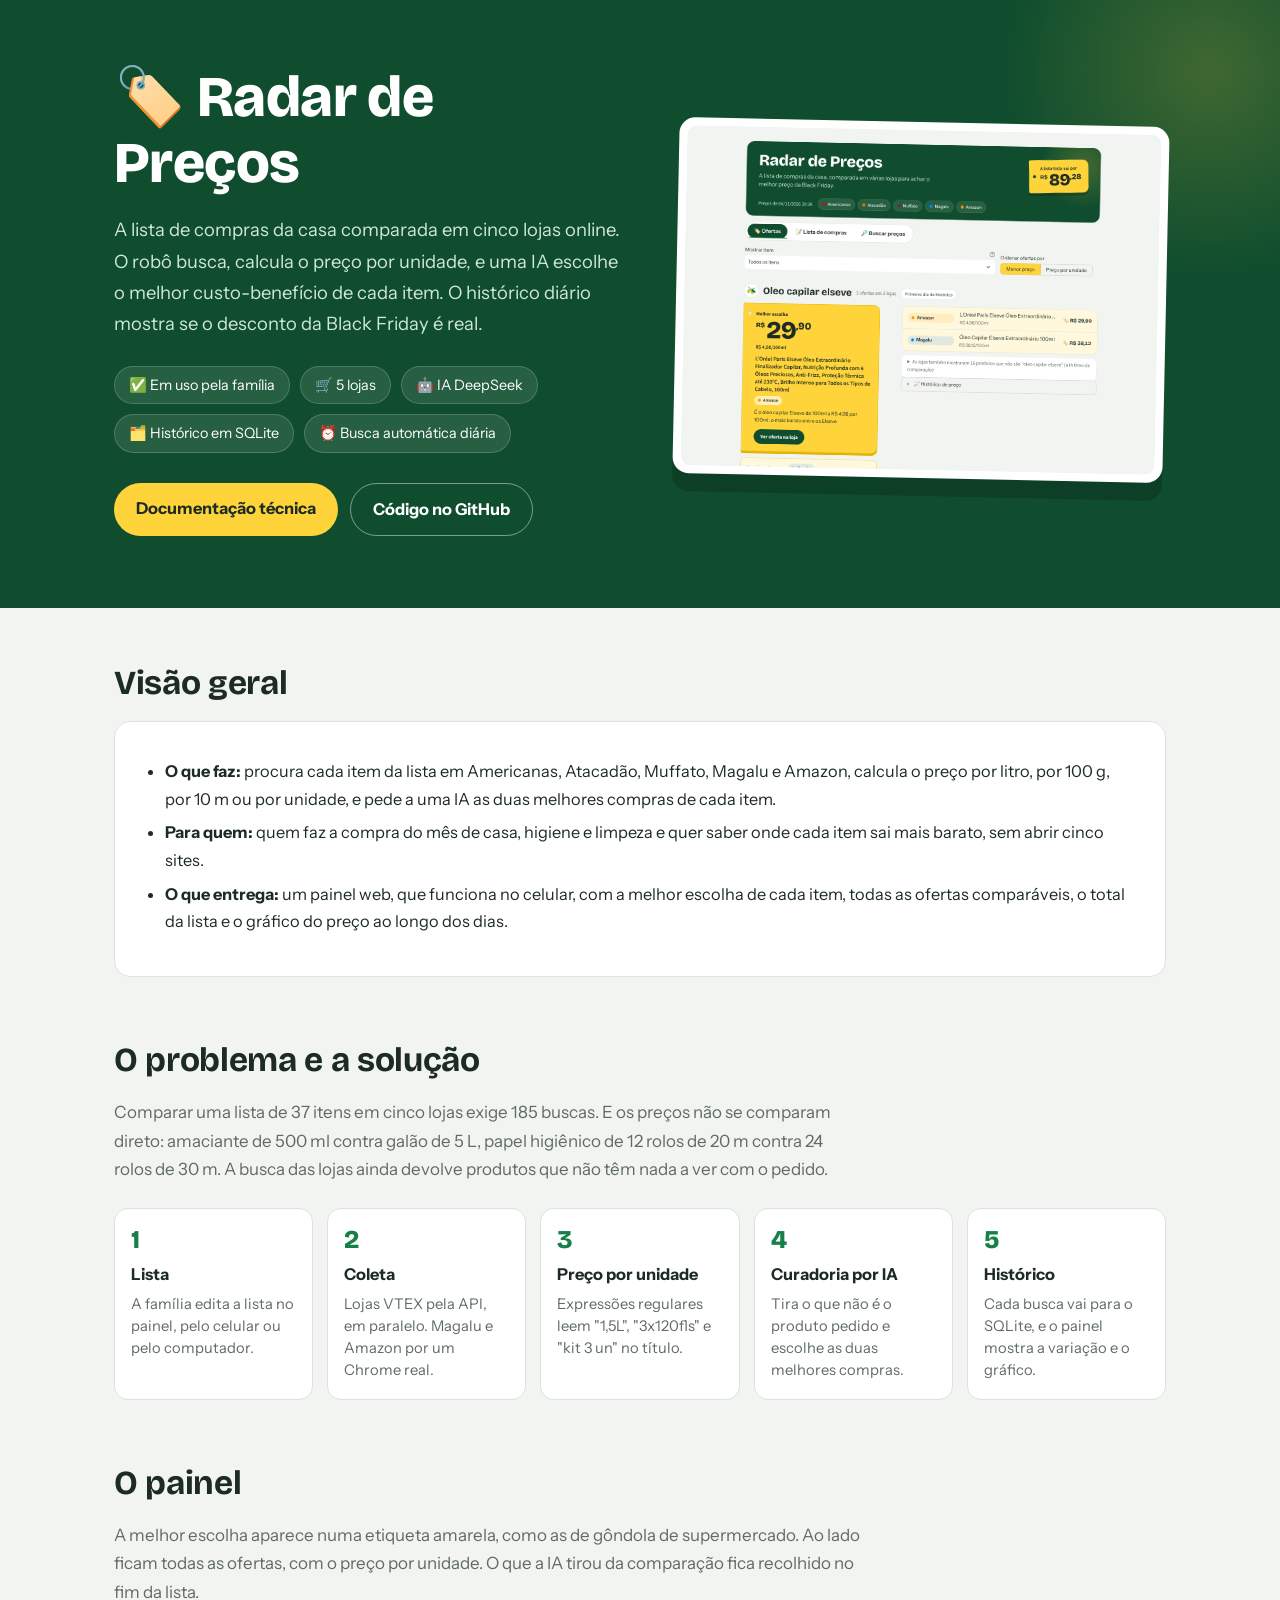
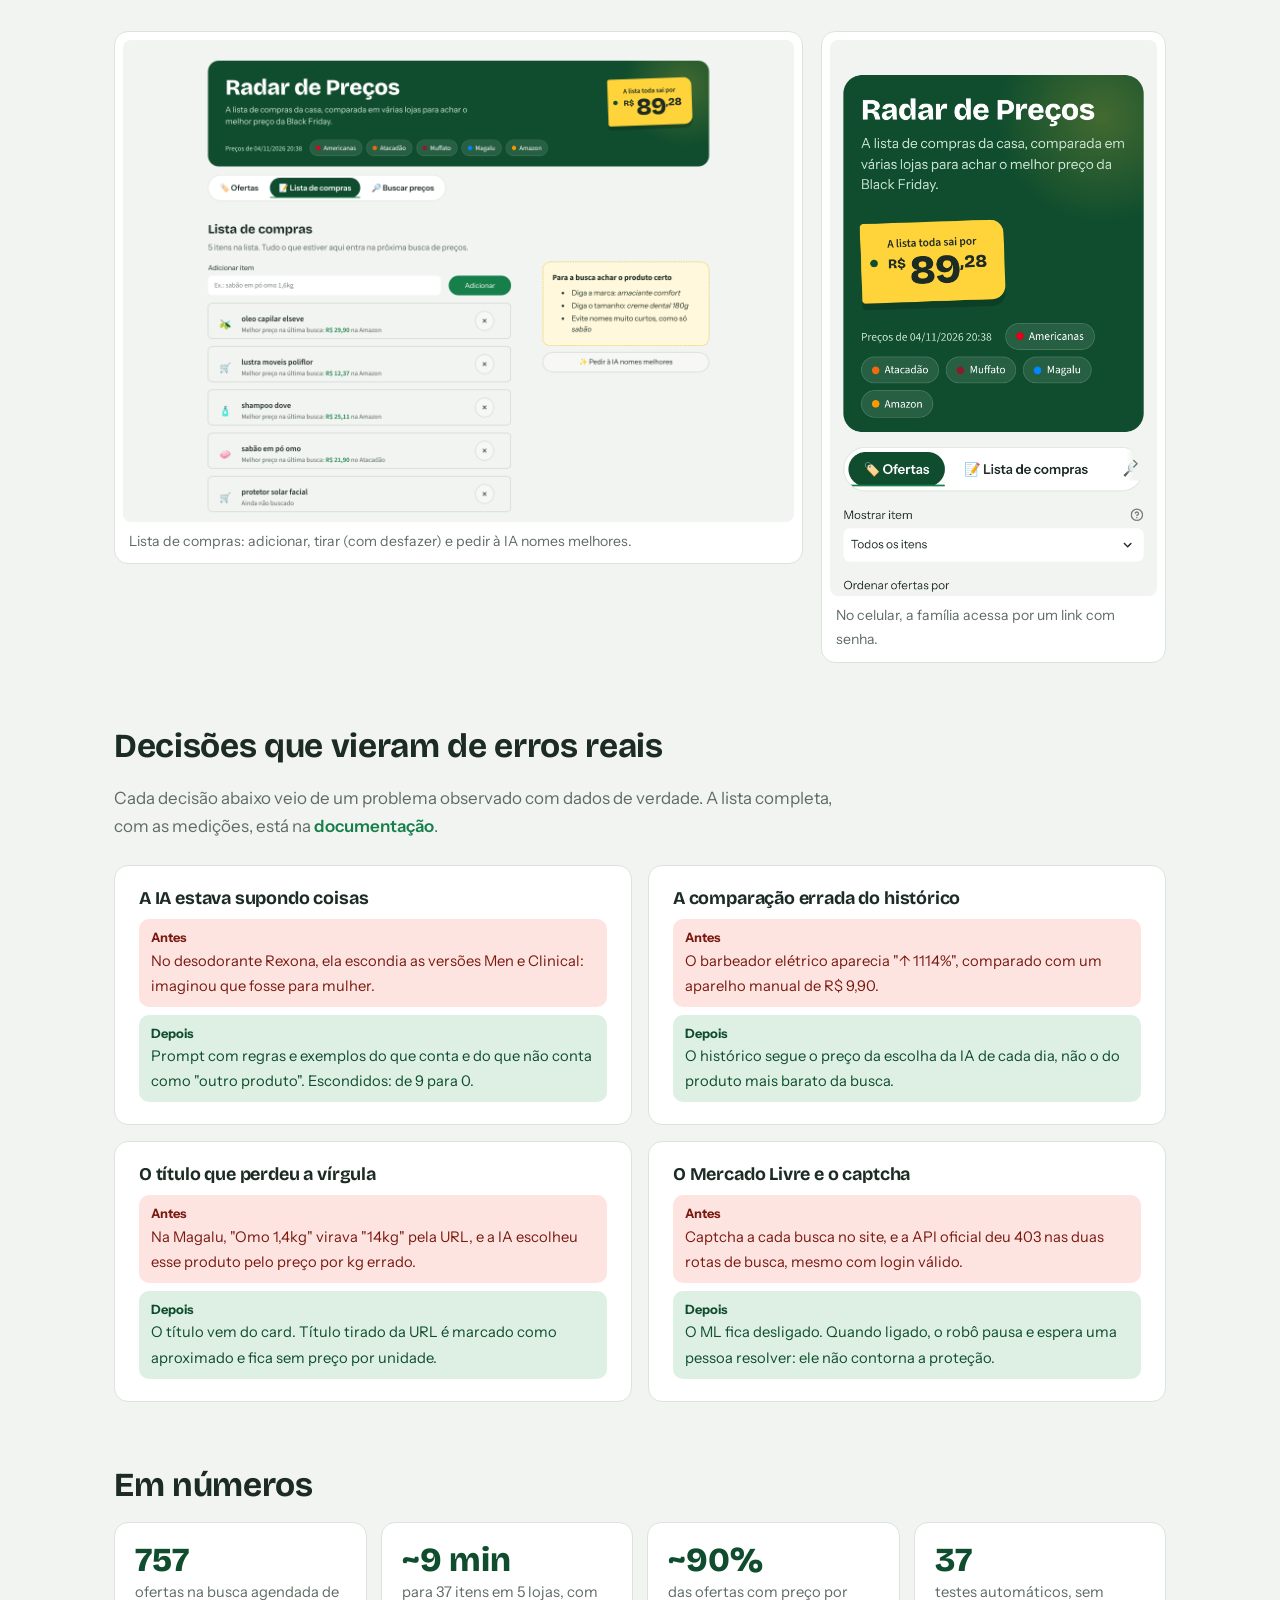
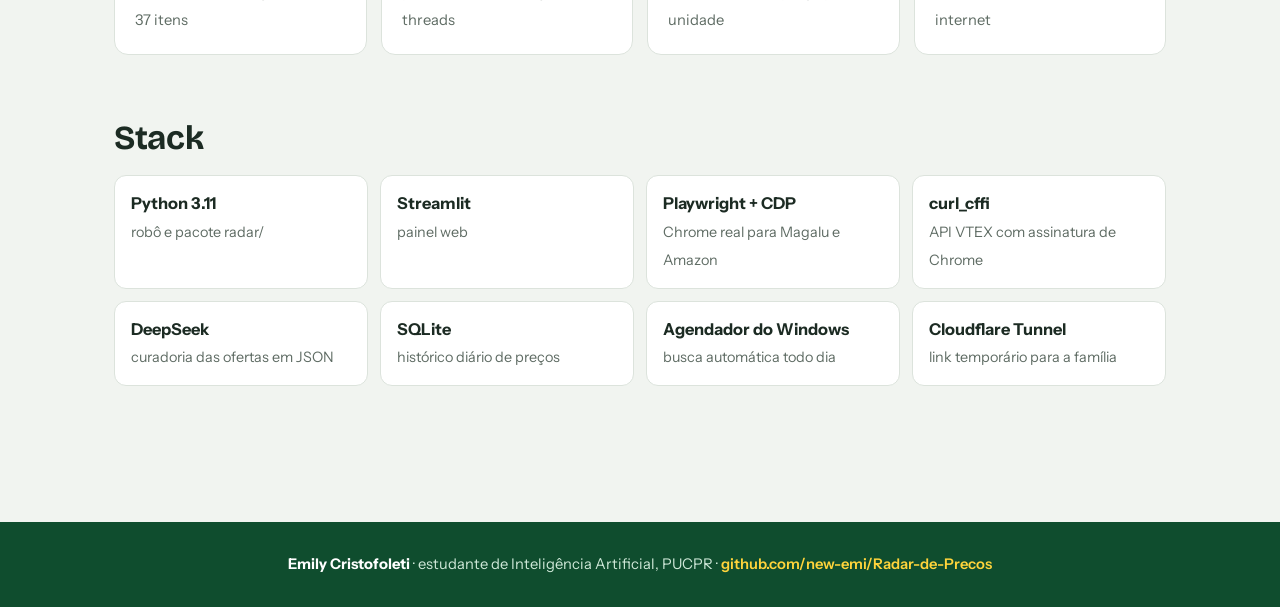
==== docs/index.html @ 04bb6a17 "Radar de Preços" ====
<!DOCTYPE html>
<html lang="pt-BR">
<head>
<meta charset="UTF-8">
<meta name="viewport" content="width=device-width, initial-scale=1.0">
<title>Radar de Preços</title>
<meta name="description" content="Compara a lista de compras da casa em cinco lojas online, calcula o preço por unidade e usa IA para escolher o melhor custo-benefício.">
<link rel="preconnect" href="https://fonts.googleapis.com">
<link href="https://fonts.googleapis.com/css2?family=Bricolage+Grotesque:opsz,wght@12..96,500;12..96,700;12..96,800&family=Instrument+Sans:wght@400;500;600;700&display=swap" rel="stylesheet">
<link rel="stylesheet" href="site.css">
</head>
<body>

<header class="topo">
  <div class="topo-dentro topo-grade">
    <div>
      <h1>🏷️ Radar de Preços</h1>
      <p class="sub">A lista de compras da casa comparada em cinco lojas online. O robô busca, calcula o preço por unidade, e uma IA escolhe o melhor custo-benefício de cada item. O histórico diário mostra se o desconto da Black Friday é real.</p>
      <div class="badges">
        <span class="badge">✅ Em uso pela família</span>
        <span class="badge">🛒 5 lojas</span>
        <span class="badge">🤖 IA DeepSeek</span>
        <span class="badge">🗂️ Histórico em SQLite</span>
        <span class="badge">⏰ Busca automática diária</span>
      </div>
      <div class="acoes">
        <a class="botao amarelo" href="documentacao.html">Documentação técnica</a>
        <a class="botao contorno" href="https://github.com/new-emi/Radar-de-Precos">Código no GitHub</a>
      </div>
    </div>
    <div class="moldura"><img src="img/painel-ofertas.png" alt="Painel do Radar de Preços mostrando a melhor escolha numa etiqueta amarela e as ofertas de cada loja"></div>
  </div>
</header>

<main class="miolo">

<section>
  <h2>Visão geral</h2>
  <div class="cartao">
    <ul>
      <li><strong>O que faz:</strong> procura cada item da lista em Americanas, Atacadão, Muffato, Magalu e Amazon, calcula o preço por litro, por 100 g, por 10 m ou por unidade, e pede a uma IA as duas melhores compras de cada item.</li>
      <li><strong>Para quem:</strong> quem faz a compra do mês de casa, higiene e limpeza e quer saber onde cada item sai mais barato, sem abrir cinco sites.</li>
      <li><strong>O que entrega:</strong> um painel web, que funciona no celular, com a melhor escolha de cada item, todas as ofertas comparáveis, o total da lista e o gráfico do preço ao longo dos dias.</li>
    </ul>
  </div>
</section>

<section>
  <h2>O problema e a solução</h2>
  <p class="intro">Comparar uma lista de 37 itens em cinco lojas exige 185 buscas. E os preços não se comparam direto: amaciante de 500 ml contra galão de 5 L, papel higiênico de 12 rolos de 20 m contra 24 rolos de 30 m. A busca das lojas ainda devolve produtos que não têm nada a ver com o pedido.</p>
  <ol class="etapas">
    <li><strong>Lista</strong><span>A família edita a lista no painel, pelo celular ou pelo computador.</span></li>
    <li><strong>Coleta</strong><span>Lojas VTEX pela API, em paralelo. Magalu e Amazon por um Chrome real.</span></li>
    <li><strong>Preço por unidade</strong><span>Expressões regulares leem "1,5L", "3x120fls" e "kit 3 un" no título.</span></li>
    <li><strong>Curadoria por IA</strong><span>Tira o que não é o produto pedido e escolhe as duas melhores compras.</span></li>
    <li><strong>Histórico</strong><span>Cada busca vai para o SQLite, e o painel mostra a variação e o gráfico.</span></li>
  </ol>
</section>

<section>
  <h2>O painel</h2>
  <p class="intro">A melhor escolha aparece numa etiqueta amarela, como as de gôndola de supermercado. Ao lado ficam todas as ofertas, com o preço por unidade. O que a IA tirou da comparação fica recolhido no fim da lista.</p>
  <div class="galeria">
    <figure><img src="img/painel-lista.png" alt="Aba Lista de compras com os itens e o melhor preço da última busca"><figcaption>Lista de compras: adicionar, tirar (com desfazer) e pedir à IA nomes melhores.</figcaption></figure>
    <div class="coluna">
      <figure><img src="img/painel-celular.png" alt="Painel aberto no celular"><figcaption>No celular, a família acessa por um link com senha.</figcaption></figure>
    </div>
  </div>
</section>

<section>
  <h2>Decisões que vieram de erros reais</h2>
  <p class="intro">Cada decisão abaixo veio de um problema observado com dados de verdade. A lista completa, com as medições, está na <a href="documentacao.html#decisoes">documentação</a>.</p>
  <div class="decisoes">
    <div class="decisao">
      <h3>A IA estava supondo coisas</h3>
      <div class="antes"><b>Antes</b>No desodorante Rexona, ela escondia as versões Men e Clinical: imaginou que fosse para mulher.</div>
      <div class="depois"><b>Depois</b>Prompt com regras e exemplos do que conta e do que não conta como "outro produto". Escondidos: de 9 para 0.</div>
    </div>
    <div class="decisao">
      <h3>A comparação errada do histórico</h3>
      <div class="antes"><b>Antes</b>O barbeador elétrico aparecia "↑ 1114%", comparado com um aparelho manual de R$ 9,90.</div>
      <div class="depois"><b>Depois</b>O histórico segue o preço da escolha da IA de cada dia, não o do produto mais barato da busca.</div>
    </div>
    <div class="decisao">
      <h3>O título que perdeu a vírgula</h3>
      <div class="antes"><b>Antes</b>Na Magalu, "Omo 1,4kg" virava "14kg" pela URL, e a IA escolheu esse produto pelo preço por kg errado.</div>
      <div class="depois"><b>Depois</b>O título vem do card. Título tirado da URL é marcado como aproximado e fica sem preço por unidade.</div>
    </div>
    <div class="decisao">
      <h3>O Mercado Livre e o captcha</h3>
      <div class="antes"><b>Antes</b>Captcha a cada busca no site, e a API oficial deu 403 nas duas rotas de busca, mesmo com login válido.</div>
      <div class="depois"><b>Depois</b>O ML fica desligado. Quando ligado, o robô pausa e espera uma pessoa resolver: ele não contorna a proteção.</div>
    </div>
  </div>
</section>

<section>
  <h2>Em números</h2>
  <div class="numeros">
    <div class="numero"><b>757</b><span>ofertas na busca agendada de 37 itens</span></div>
    <div class="numero"><b>~9 min</b><span>para 37 itens em 5 lojas, com threads</span></div>
    <div class="numero"><b>~90%</b><span>das ofertas com preço por unidade</span></div>
    <div class="numero"><b>37</b><span>testes automáticos, sem internet</span></div>
  </div>
</section>

<section>
  <h2>Stack</h2>
  <div class="stack">
    <div><strong>Python 3.11</strong><span>robô e pacote radar/</span></div>
    <div><strong>Streamlit</strong><span>painel web</span></div>
    <div><strong>Playwright + CDP</strong><span>Chrome real para Magalu e Amazon</span></div>
    <div><strong>curl_cffi</strong><span>API VTEX com assinatura de Chrome</span></div>
    <div><strong>DeepSeek</strong><span>curadoria das ofertas em JSON</span></div>
    <div><strong>SQLite</strong><span>histórico diário de preços</span></div>
    <div><strong>Agendador do Windows</strong><span>busca automática todo dia</span></div>
    <div><strong>Cloudflare Tunnel</strong><span>link temporário para a família</span></div>
  </div>
</section>

</main>

<footer>
  <strong>Emily Cristofoleti</strong> · estudante de Inteligência Artificial, PUCPR ·
  <a href="https://github.com/new-emi/Radar-de-Precos">github.com/new-emi/Radar-de-Precos</a>
</footer>

</body>
</html>
---- docs/site.css ----
/* Site do Radar de Preços (GitHub Pages) — compartilhado por index.html e documentacao.html */
:root{
  --fundo:#F1F4F0; --papel:#FFFFFF; --tinta:#1C2B23; --apoio:#5F6C64; --linha:#DCE3DC;
  --verde:#17804A; --verde-escuro:#0F4D2E; --verde-claro:#DDF0E3;
  --etiqueta:#FFD43B; --etiqueta-borda:#E2B300; --creme:#FFF8DC;
  --codigo-fundo:#10241A; --codigo-texto:#E3EFE6;
}
*{box-sizing:border-box;margin:0;padding:0}
html{scroll-behavior:smooth}
body{font-family:"Instrument Sans",system-ui,-apple-system,"Segoe UI",sans-serif;background:var(--fundo);color:var(--tinta);line-height:1.7;font-size:1.02rem}
h1,h2,h3,.display{font-family:"Bricolage Grotesque","Instrument Sans",sans-serif;letter-spacing:-.01em;line-height:1.15}
a{color:var(--verde);font-weight:600;text-decoration:none}
a:hover{text-decoration:underline}
a:focus-visible,button:focus-visible{outline:3px solid var(--etiqueta);outline-offset:3px;border-radius:6px}
img{max-width:100%;display:block}

/* ---------- topo ---------- */
.topo{background:var(--verde-escuro);color:#fff;position:relative;overflow:hidden}
.topo::after{content:"";position:absolute;right:-140px;top:-140px;width:420px;height:420px;border-radius:50%;
  background:radial-gradient(circle,rgba(255,212,59,.20),rgba(255,212,59,0) 70%);pointer-events:none}
.topo-dentro{max-width:1100px;margin:0 auto;padding:64px 24px 72px;position:relative;z-index:1}
.topo h1{font-size:clamp(2.4rem,5vw,3.6rem);font-weight:800;color:#fff}
.topo .sub{color:#CFE8D8;font-size:1.15rem;max-width:58ch;margin:18px 0 26px}
.badges{display:flex;flex-wrap:wrap;gap:10px}
.badge{background:rgba(255,255,255,.10);border:1px solid rgba(255,255,255,.18);padding:6px 14px;border-radius:999px;font-size:.9rem}
.acoes{display:flex;flex-wrap:wrap;gap:12px;margin-top:30px}
.botao{display:inline-block;padding:12px 22px;border-radius:999px;font-weight:700;text-decoration:none!important}
.botao.amarelo{background:var(--etiqueta);color:var(--tinta)}
.botao.contorno{border:1.5px solid rgba(255,255,255,.45);color:#fff}
.botao.amarelo:hover{background:#ffdf66}
.botao.contorno:hover{background:rgba(255,255,255,.08)}

/* grade do topo da apresentação: texto + print */
.topo-grade{display:grid;grid-template-columns:1.05fr 1fr;gap:48px;align-items:center}
.moldura{background:#fff;border-radius:16px;padding:8px;box-shadow:0 18px 0 rgba(0,0,0,.18);transform:rotate(1.2deg)}
.moldura img{border-radius:10px}

/* a etiqueta de gôndola (o elemento-assinatura do projeto) */
.etiqueta{display:inline-flex;flex-direction:column;background:var(--etiqueta);color:var(--tinta);
  border-radius:4px 16px 16px 4px;padding:12px 20px 14px 30px;position:relative;transform:rotate(-2deg);
  box-shadow:0 6px 0 rgba(0,0,0,.2)}
.etiqueta::before{content:"";position:absolute;left:11px;top:50%;width:9px;height:9px;margin-top:-4px;border-radius:50%;background:var(--verde-escuro)}
.etiqueta small{font-weight:600;font-size:.82rem}
.etiqueta .valor{font-family:"Bricolage Grotesque",sans-serif;font-weight:800;line-height:.95;display:flex;align-items:flex-start}
.etiqueta .rs{font-size:1rem;margin:.35rem .25rem 0 0}
.etiqueta .int{font-size:2.8rem;letter-spacing:-.03em}
.etiqueta .cent{font-size:1.3rem;margin-top:.25rem}

/* ---------- corpo ---------- */
.miolo{max-width:1100px;margin:0 auto;padding:56px 24px 72px}
.miolo.estreito{max-width:920px}
section{margin-bottom:64px}
section > h2{font-size:clamp(1.6rem,3vw,2.1rem);font-weight:700;margin-bottom:18px}
section > .intro{color:var(--apoio);max-width:68ch;margin-bottom:24px;font-size:1.06rem}
h3{font-size:1.2rem;margin:26px 0 8px}
p{margin-bottom:12px;max-width:75ch}
ul,ol{margin:10px 0 14px 22px}
li{margin-bottom:6px}
.cartao{background:var(--papel);border:1px solid var(--linha);border-radius:16px;padding:26px 28px}

/* etapas: é uma sequência de verdade, então tem número */
.etapas{list-style:none;margin:0;display:grid;grid-template-columns:repeat(5,1fr);gap:14px;counter-reset:etapa}
.etapas li{background:var(--papel);border:1px solid var(--linha);border-radius:14px;padding:18px 16px;margin:0;counter-increment:etapa;position:relative}
.etapas li::before{content:counter(etapa);font-family:"Bricolage Grotesque",sans-serif;font-weight:800;font-size:1.6rem;color:var(--verde);display:block;line-height:1;margin-bottom:8px}
.etapas strong{display:block;margin-bottom:4px}
.etapas span{color:var(--apoio);font-size:.92rem;line-height:1.5;display:block}

/* galeria */
.galeria{display:grid;grid-template-columns:2fr 1fr;gap:18px;align-items:start}
.galeria figure{background:#fff;border:1px solid var(--linha);border-radius:14px;padding:8px}
.galeria img{border-radius:8px}
.galeria figcaption{font-size:.88rem;color:var(--apoio);padding:8px 6px 2px}
.galeria .coluna{display:grid;gap:18px}

/* decisões: problema -> medição -> correção */
.decisoes{display:grid;grid-template-columns:repeat(2,1fr);gap:16px}
.decisao{background:var(--papel);border:1px solid var(--linha);border-radius:14px;padding:22px 24px}
.decisao h3{margin:0 0 10px;font-size:1.12rem}
.decisao .antes{background:#FDE4E1;color:#7A1A10;border-radius:10px;padding:8px 12px;font-size:.92rem;margin-bottom:8px}
.decisao .depois{background:var(--verde-claro);color:var(--verde-escuro);border-radius:10px;padding:8px 12px;font-size:.92rem}
.decisao .antes b,.decisao .depois b{display:block;font-size:.8rem}

/* números */
.numeros{display:grid;grid-template-columns:repeat(4,1fr);gap:14px}
.numero{background:var(--papel);border:1px solid var(--linha);border-radius:14px;padding:20px}
.numero b{font-family:"Bricolage Grotesque",sans-serif;font-size:2.1rem;font-weight:800;display:block;line-height:1.05;color:var(--verde-escuro)}
.numero span{color:var(--apoio);font-size:.92rem}

/* stack */
.stack{display:grid;grid-template-columns:repeat(auto-fit,minmax(210px,1fr));gap:12px}
.stack div{background:var(--papel);border:1px solid var(--linha);border-radius:12px;padding:14px 16px}
.stack strong{display:block}
.stack span{color:var(--apoio);font-size:.9rem}

/* tabelas, código e avisos (documentação) */
table{width:100%;border-collapse:collapse;margin:14px 0 20px;font-size:.94rem;background:var(--papel);border-radius:12px;overflow:hidden;border:1px solid var(--linha)}
th{background:var(--verde-escuro);color:#fff;text-align:left;padding:10px 14px;font-weight:600}
td{padding:10px 14px;border-top:1px solid var(--linha);vertical-align:top}
pre{background:var(--codigo-fundo);color:var(--codigo-texto);padding:18px 20px;border-radius:12px;overflow-x:auto;font-size:.86rem;line-height:1.6;margin:12px 0 18px}
code{font-family:"Cascadia Code",Consolas,"SF Mono",Menlo,monospace}
p code,li code,td code{background:#E4EBE5;color:var(--tinta);padding:1px 7px;border-radius:6px;font-size:.86em}
.aviso{border-left:4px solid var(--etiqueta-borda);background:var(--creme);padding:14px 18px;border-radius:10px;margin:14px 0 18px}
.aviso.verde{border-color:var(--verde);background:var(--verde-claro)}
.aviso b{display:block;margin-bottom:4px}
.diagrama{background:var(--papel);border:1px solid var(--linha);border-radius:14px;padding:20px;overflow-x:auto}
.diagrama img{min-width:640px;margin:0 auto}

/* sumário da documentação */
.sumario{background:var(--papel);border:1px solid var(--linha);border-radius:16px;padding:22px 26px;margin-bottom:48px}
.sumario h2{font-size:1.15rem;margin-bottom:10px}
.sumario ol{columns:2;column-gap:36px;margin:0 0 0 20px}
.sumario li{break-inside:avoid}
.sumario a{color:var(--tinta);font-weight:500}
.doc section{background:var(--papel);border:1px solid var(--linha);border-radius:16px;padding:30px 34px;margin-bottom:24px}
.doc section > h2{font-size:1.5rem;padding-bottom:10px;border-bottom:2px solid var(--verde-claro)}

/* rodapé */
footer{background:var(--verde-escuro);color:#CFE8D8;text-align:center;padding:30px 24px;font-size:.92rem}
footer strong{color:#fff}
footer a{color:var(--etiqueta)}

@media (max-width:900px){
  table{display:block;overflow-x:auto;white-space:normal}
  td,th{min-width:140px}
  .topo-grade,.galeria,.decisoes{grid-template-columns:1fr}
  .etapas{grid-template-columns:1fr 1fr}
  .numeros{grid-template-columns:1fr 1fr}
  .moldura{transform:none}
  .sumario ol{columns:1}
  .doc section{padding:22px}
}
@media (prefers-reduced-motion:reduce){html{scroll-behavior:auto}}
@media print{.topo::after,.acoes{display:none}.doc section{break-inside:avoid}}
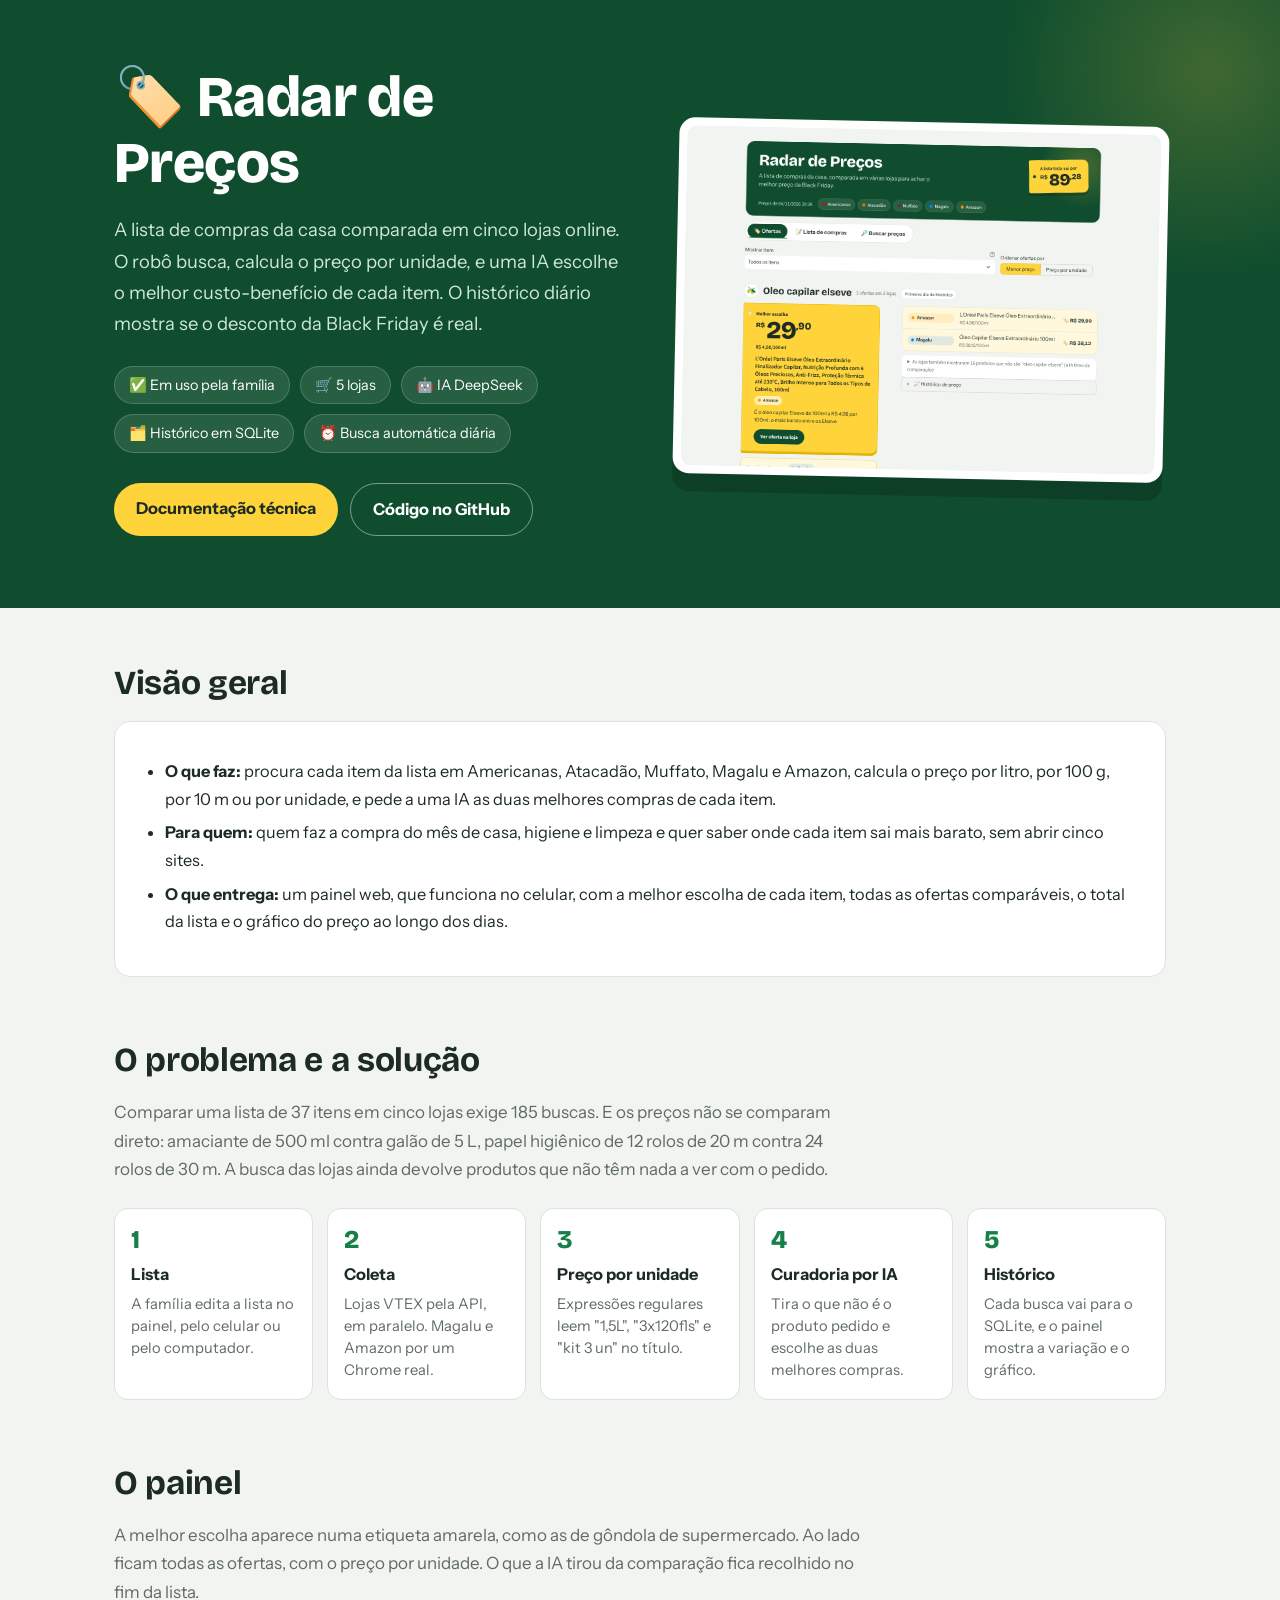
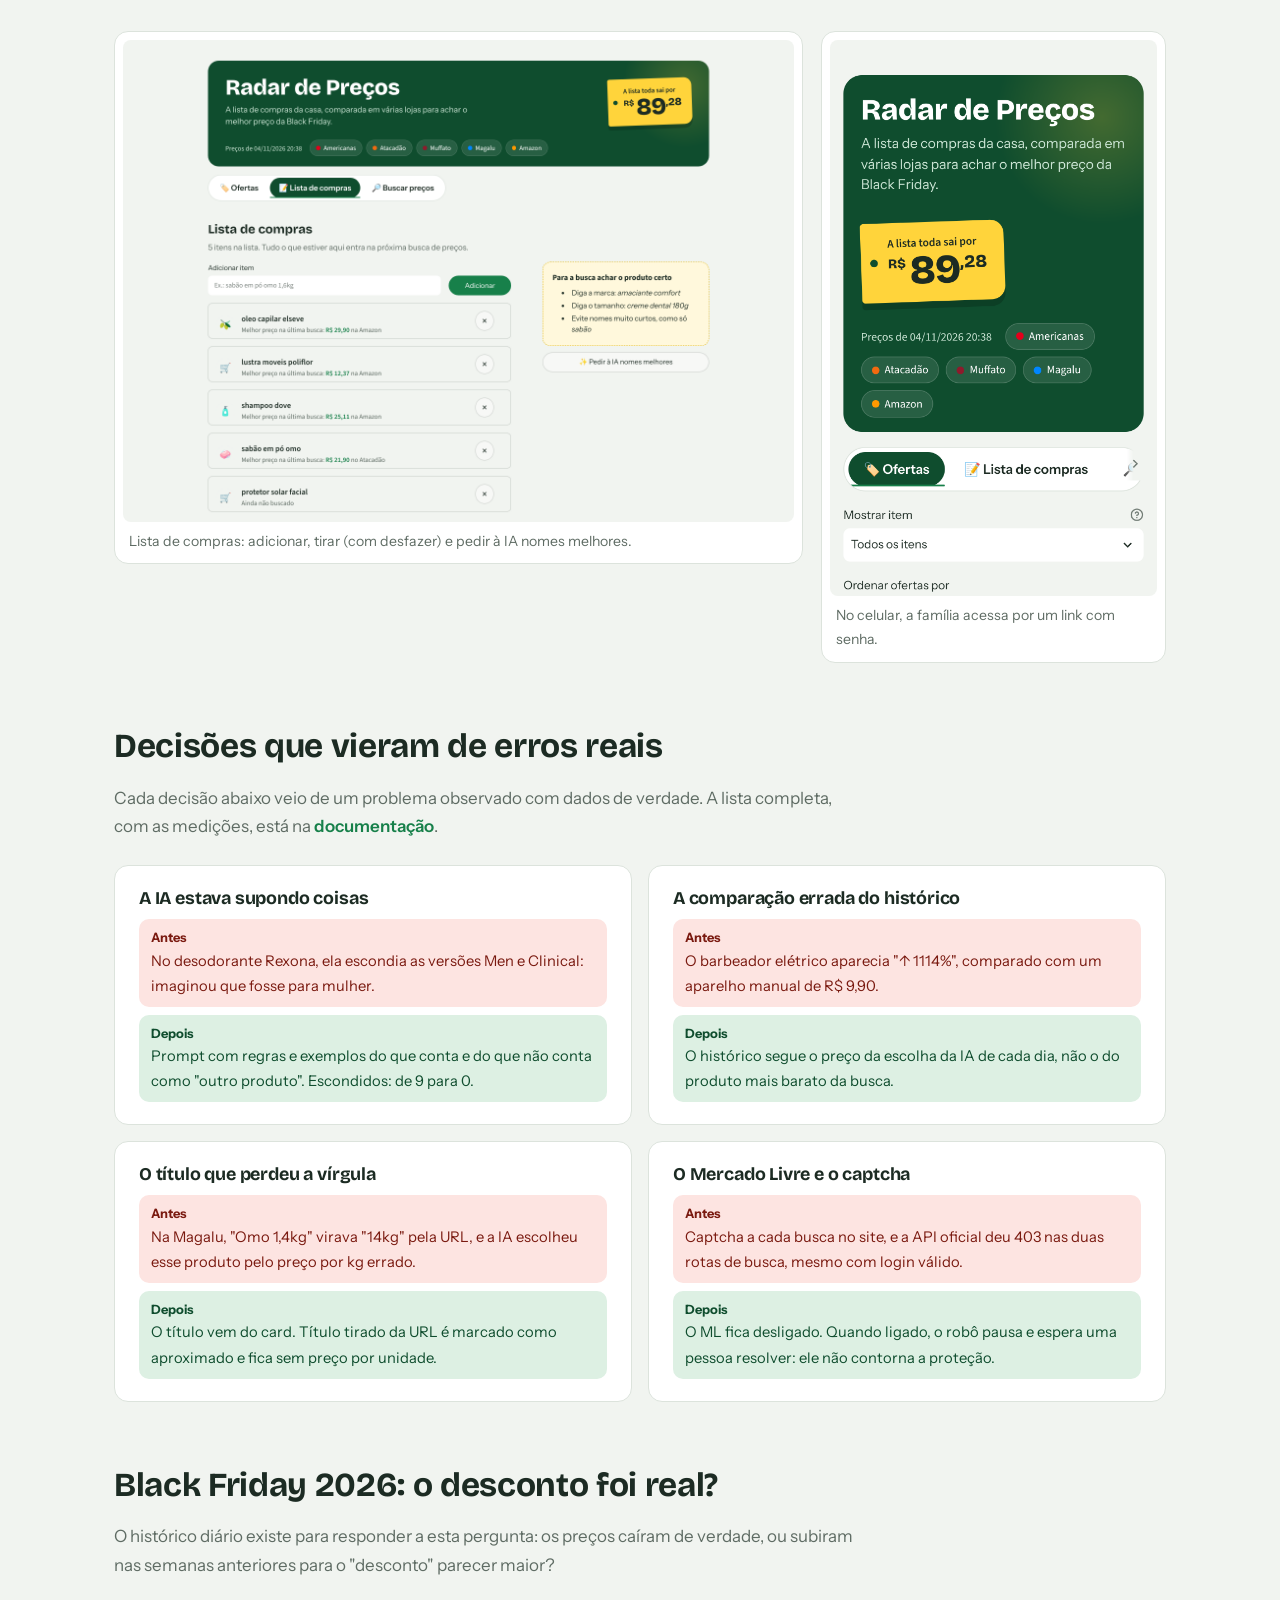
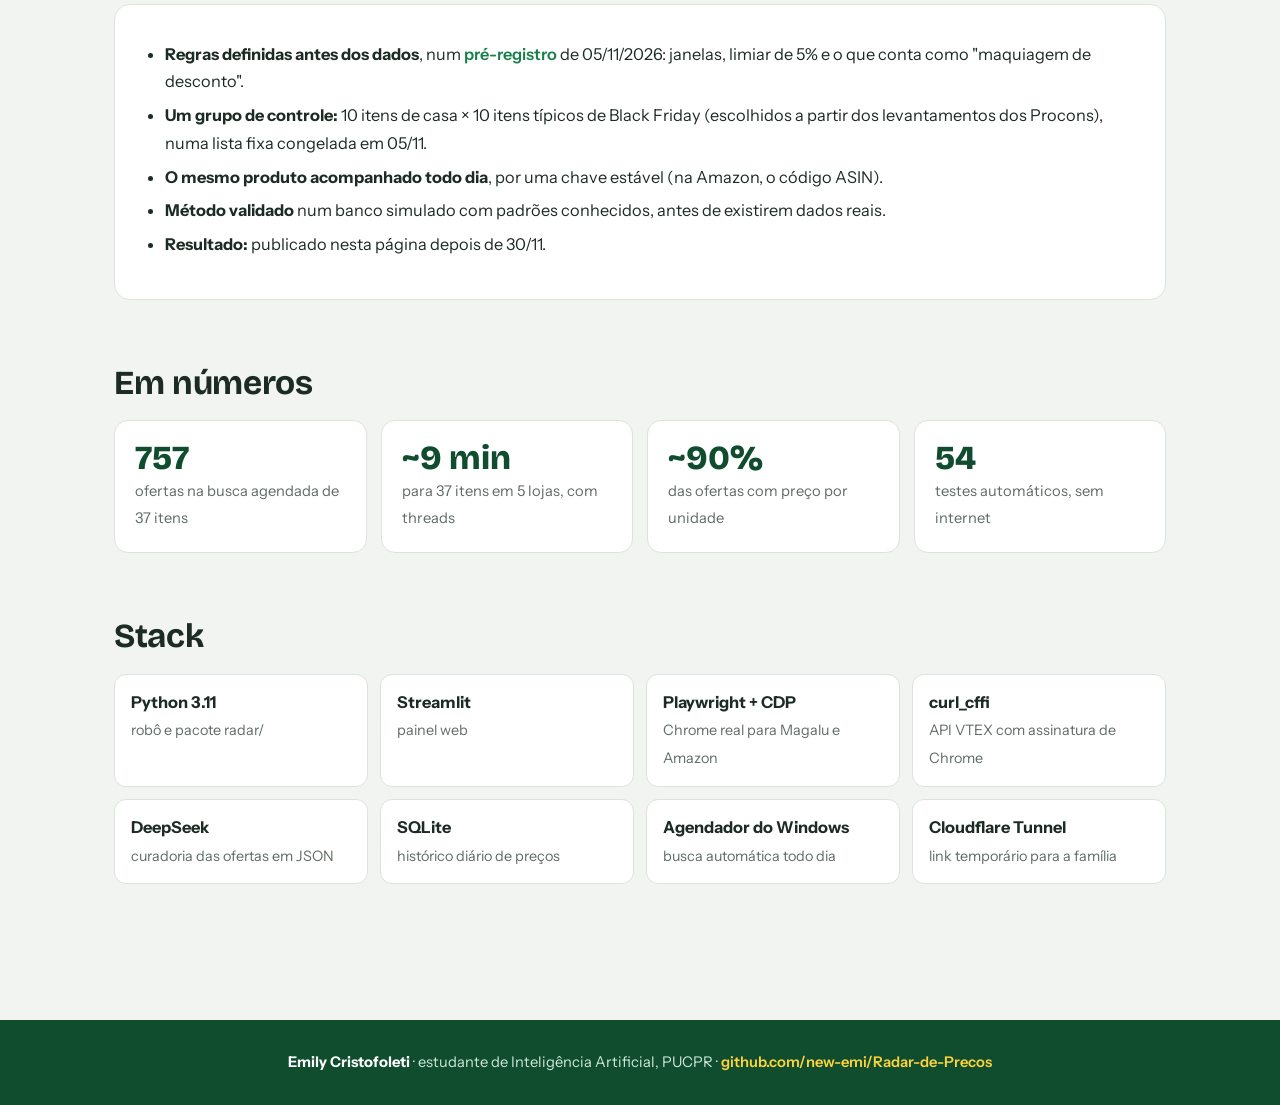
==== commit 81760207: "Estudo da Black Friday, histórico por unidade, chave dos patrocinados da Amazon, gráfico sem pandas " ====
--- a/docs/index.html
+++ b/docs/index.html
@@ -96,12 +96,26 @@
 </section>
 
 <section>
+  <h2>Black Friday 2026: o desconto foi real?</h2>
+  <p class="intro">O histórico diário existe para responder a esta pergunta: os preços caíram de verdade, ou subiram nas semanas anteriores para o "desconto" parecer maior?</p>
+  <div class="cartao">
+    <ul>
+      <li><strong>Regras definidas antes dos dados</strong>, num <a href="https://github.com/new-emi/Radar-de-Precos/blob/main/docs/METODOLOGIA_BLACK_FRIDAY.md">pré-registro</a> de 05/11/2026: janelas, limiar de 5% e o que conta como "maquiagem de desconto".</li>
+      <li><strong>Um grupo de controle:</strong> 10 itens de casa × 10 itens típicos de Black Friday (escolhidos a partir dos levantamentos dos Procons), numa lista fixa congelada em 05/11.</li>
+      <li><strong>O mesmo produto acompanhado todo dia</strong>, por uma chave estável (na Amazon, o código ASIN).</li>
+      <li><strong>Método validado</strong> num banco simulado com padrões conhecidos, antes de existirem dados reais.</li>
+      <li><strong>Resultado:</strong> publicado nesta página depois de 30/11.</li>
+    </ul>
+  </div>
+</section>
+
+<section>
   <h2>Em números</h2>
   <div class="numeros">
     <div class="numero"><b>757</b><span>ofertas na busca agendada de 37 itens</span></div>
     <div class="numero"><b>~9 min</b><span>para 37 itens em 5 lojas, com threads</span></div>
     <div class="numero"><b>~90%</b><span>das ofertas com preço por unidade</span></div>
-    <div class="numero"><b>37</b><span>testes automáticos, sem internet</span></div>
+    <div class="numero"><b>54</b><span>testes automáticos, sem internet</span></div>
   </div>
 </section>
 
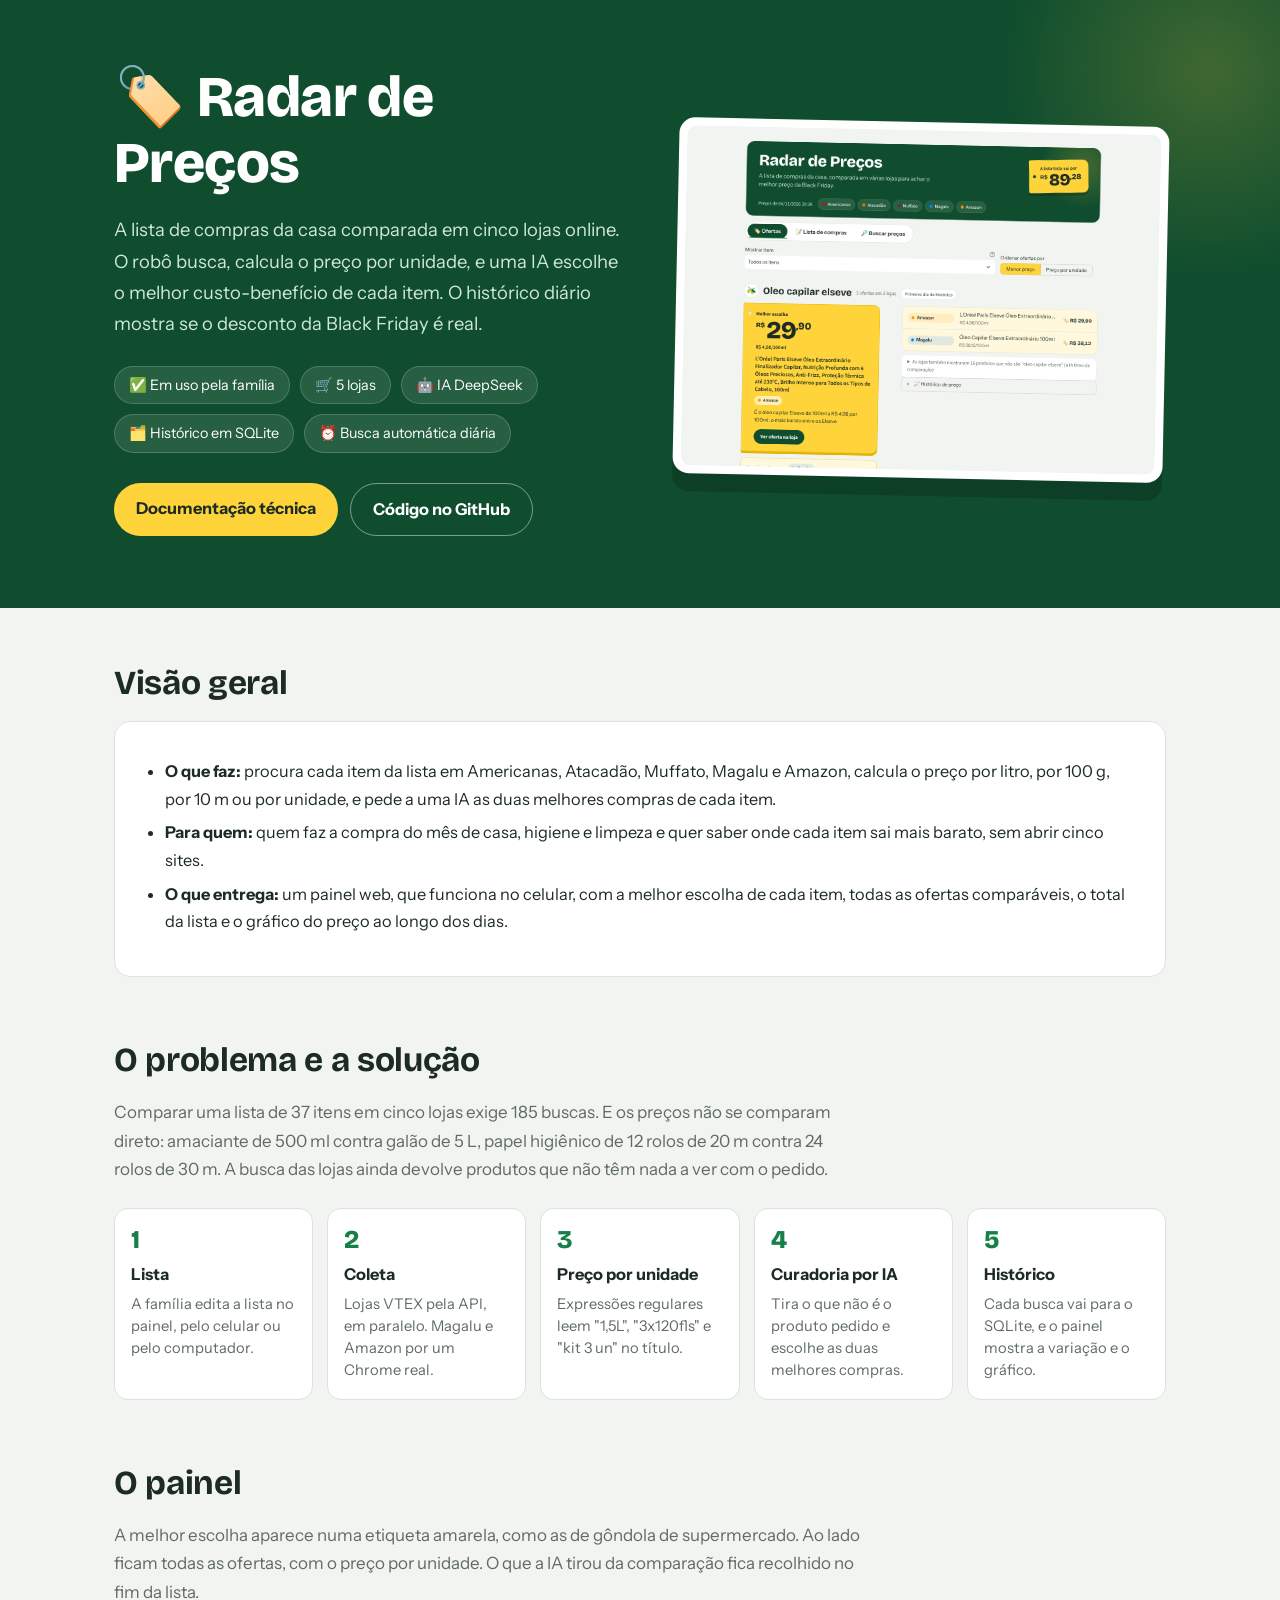
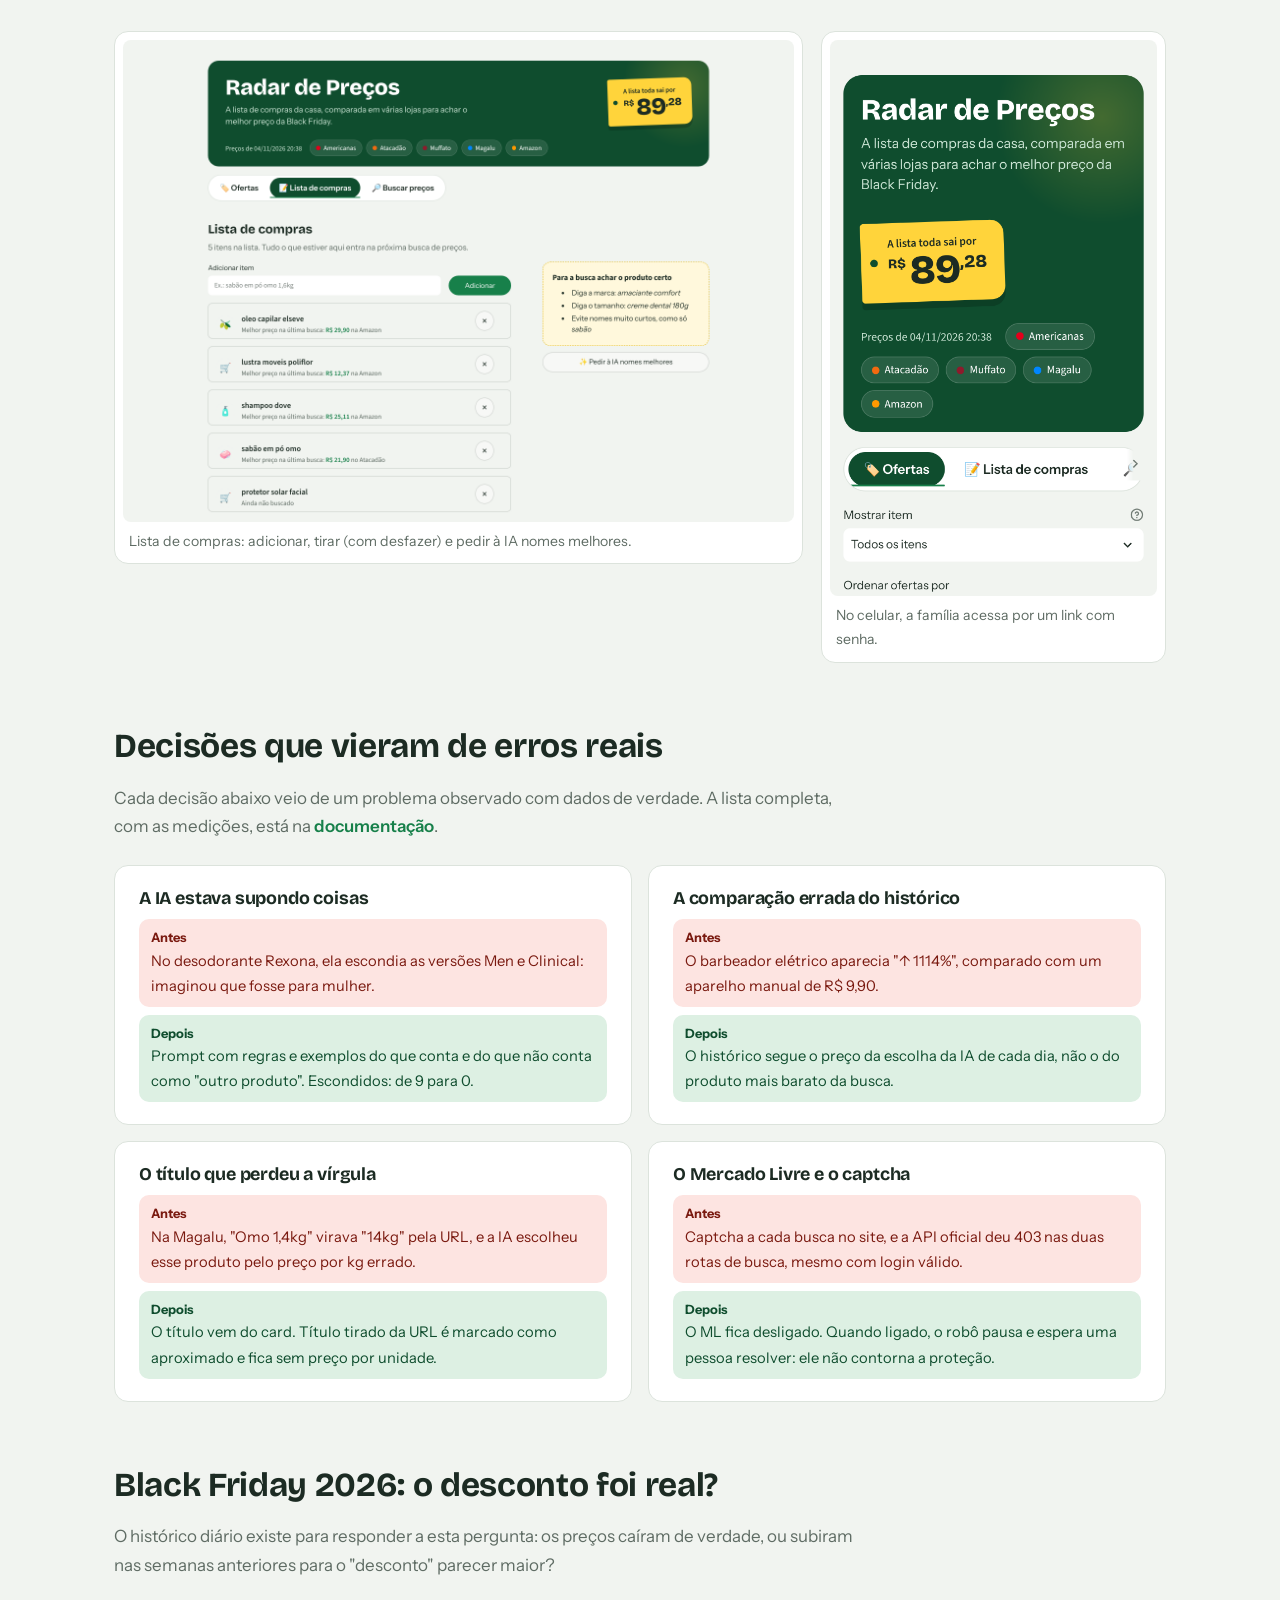
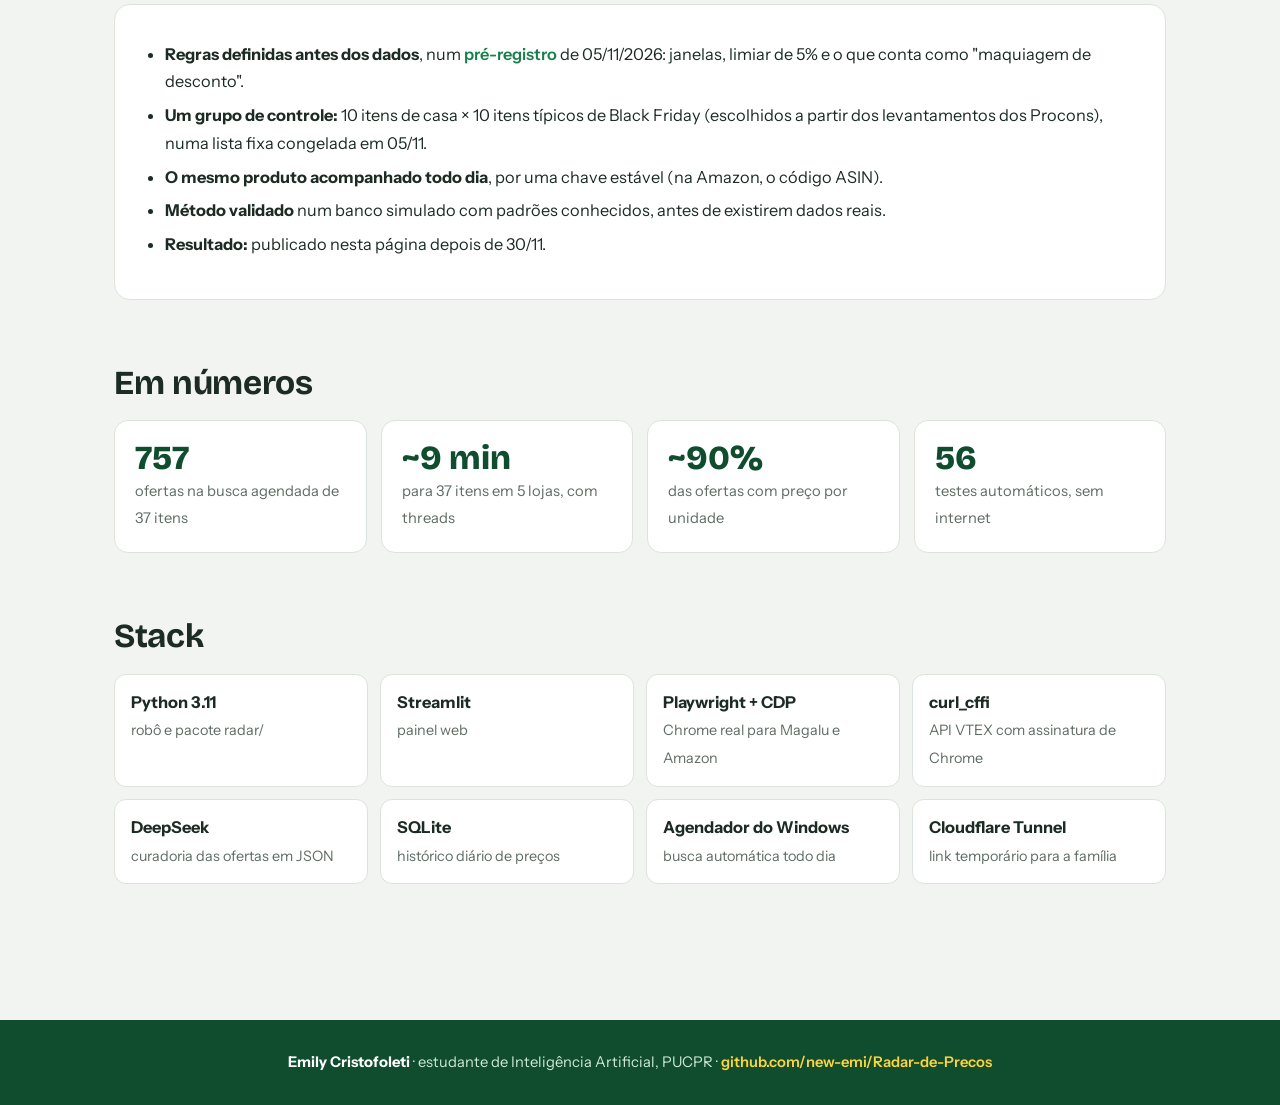
==== commit 2ee12758: "Busca resistente a queda de internet: PC acordado, novas tentativas e aviso de falha" ====
--- a/docs/index.html
+++ b/docs/index.html
@@ -115,7 +115,7 @@
     <div class="numero"><b>757</b><span>ofertas na busca agendada de 37 itens</span></div>
     <div class="numero"><b>~9 min</b><span>para 37 itens em 5 lojas, com threads</span></div>
     <div class="numero"><b>~90%</b><span>das ofertas com preço por unidade</span></div>
-    <div class="numero"><b>54</b><span>testes automáticos, sem internet</span></div>
+    <div class="numero"><b>56</b><span>testes automáticos, sem internet</span></div>
   </div>
 </section>
 
